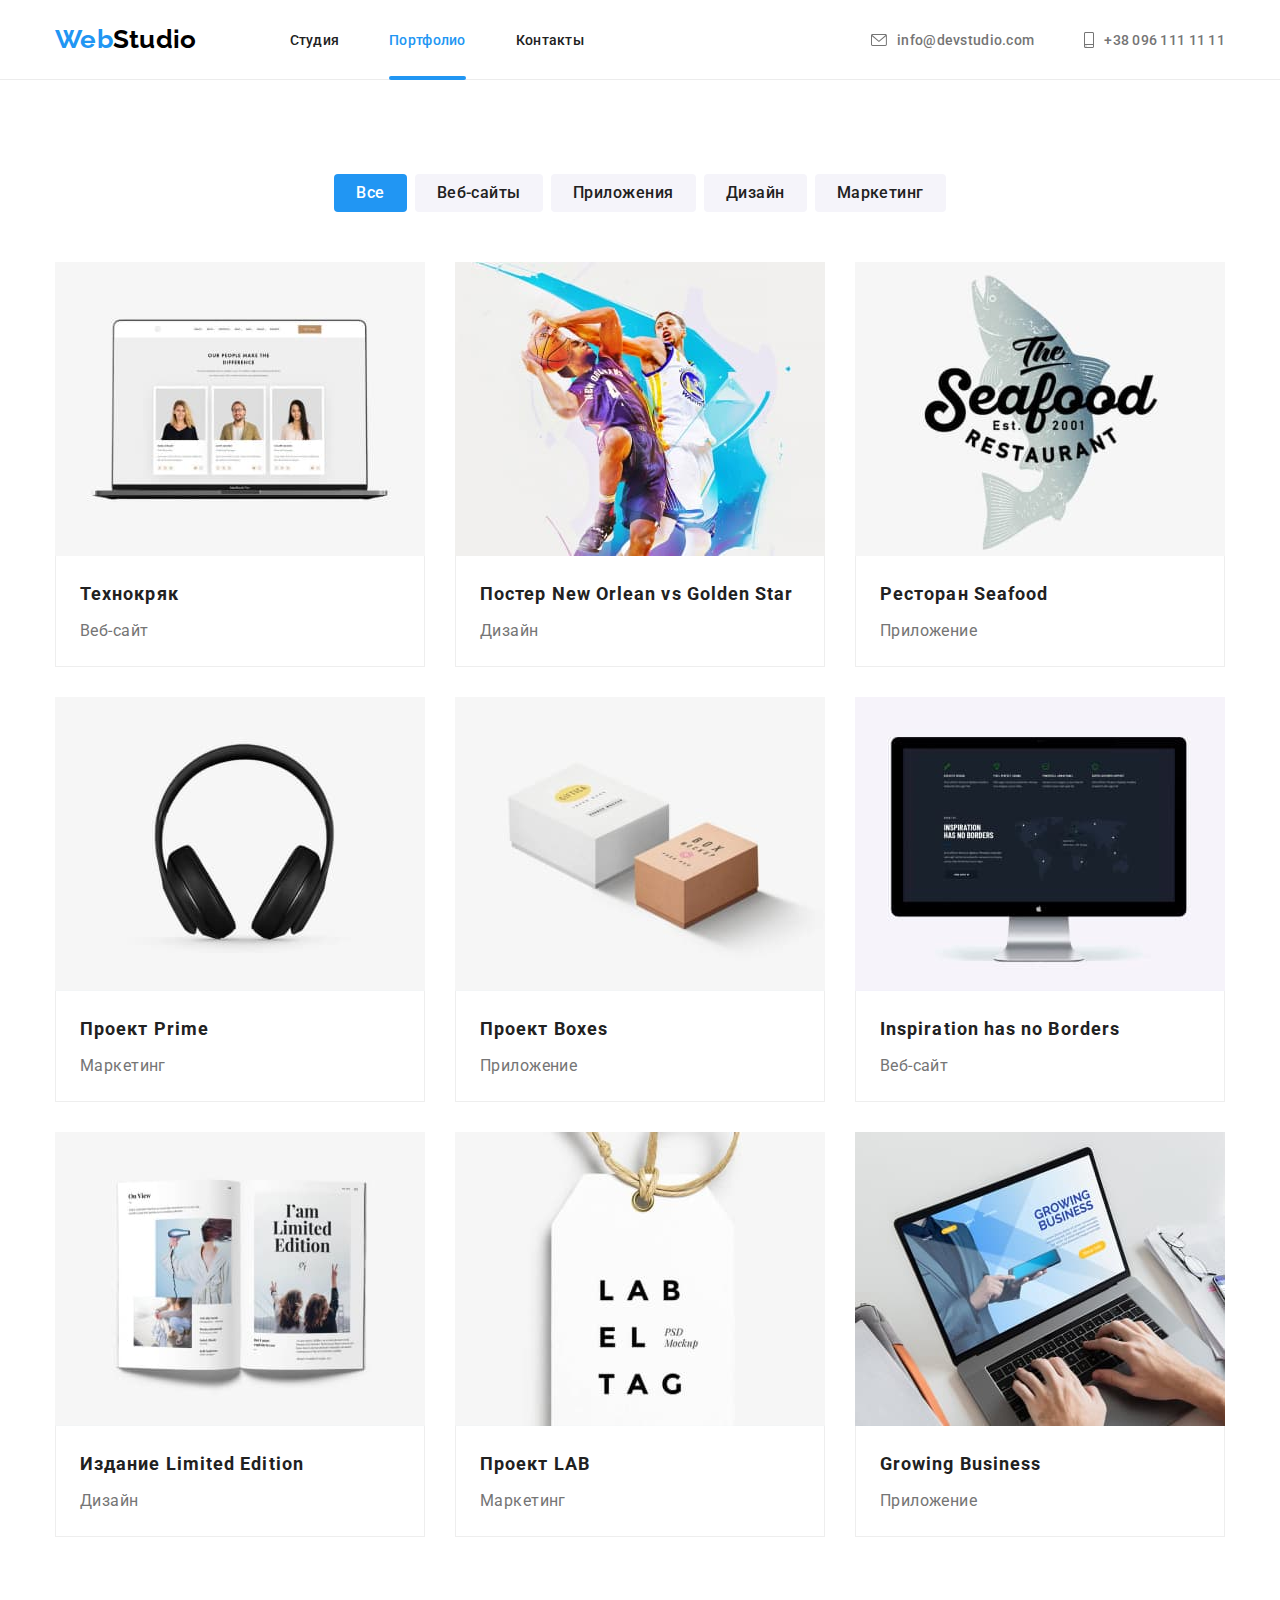
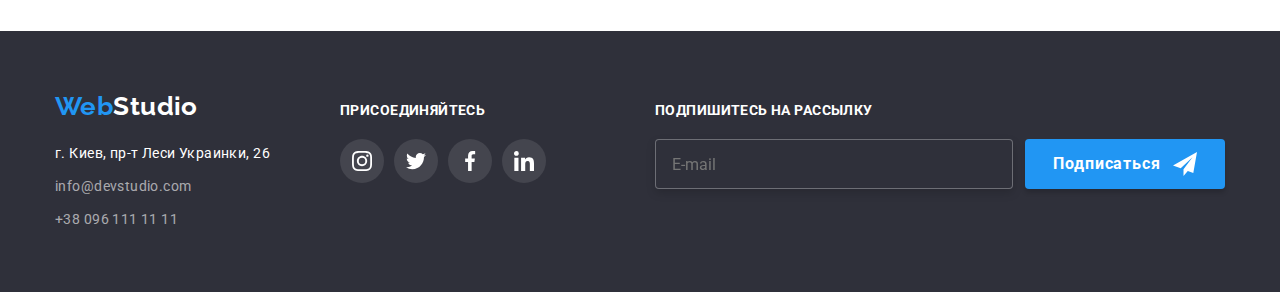
==== portfolio.html @ 203b450f "Initial commit" ====
<!DOCTYPE html>
<html lang="ru">
  <head>
    <meta charset="UTF-8" />
    <meta http-equiv="X-UA-Compatible" content="IE=edge" />
    <meta name="viewport" content="width=device-width, initial-scale=1.0" />
    <title>Портфоліо</title>
    <link rel="preconnect" href="https://fonts.googleapis.com" />
    <link rel="preconnect" href="https://fonts.gstatic.com" crossorigin />
    <link
      href="https://fonts.googleapis.com/css2?family=Raleway:wght@700&family=Roboto:wght@400;500;700;900&display=swap"
      rel="stylesheet"
    />
    <link
      rel="stylesheet"
      href="https://cdnjs.cloudflare.com/ajax/libs/modern-normalize/1.1.0/modern-normalize.min.css"
    />
    <link rel="stylesheet" href="./css/styles.css" />
  </head>
  <body>
    <header class="header">
      <div class="header-container container">
        <nav class="header-nav">
          <a class="header-logo link" href="./index.html" lang="en">
            <span class="accent">Web</span>Studio
          </a>
          <ul class="header-nav-list list">
            <li class="header-nav-item">
              <a class="header-nav-link link" href="./index.html">Студия</a>
            </li>
            <li class="header-nav-item">
              <a class="header-nav-link link current" href="./portfolio.html">Портфолио</a>
            </li>
            <li class="header-nav-item">
              <a class="header-nav-link link" href="#contact">Контакты</a>
            </li>
          </ul>
        </nav>
        <ul class="contact list">
          <li class="contact-item">
            <a class="contact-link link" href="mailto:info@devstudio.com">
              <svg class="contact-icon" width="16" height="12">
                <use href="./images/icons.svg#icon-envelope"></use>
              </svg>
              info@devstudio.com</a
            >
          </li>
          <li class="contact-item">
            <a class="contact-link link" href="tel:+380961111111">
              <svg class="contact-icon" width="10" height="16">
                <use href="./images/icons.svg#icon-smartphone"></use>
              </svg>
              +38 096 111 11 11</a
            >
          </li>
        </ul>
      </div>
    </header>
    <main>
      <!-- Portfolio -->
      <section class="portfolio section">
        <div class="container">
          <h1 class="visually-hidden">Portfolio</h1>
          <ul class="portfolio-filter list">
            <li class="portfolio-filter-item">
              <button class="portfolio-filter-btn current" type="button">Все</button>
            </li>
            <li class="portfolio-filter-item">
              <button class="portfolio-filter-btn" type="button">Веб-сайты</button>
            </li>
            <li class="portfolio-filter-item">
              <button class="portfolio-filter-btn" type="button">Приложения</button>
            </li>
            <li class="portfolio-filter-item">
              <button class="portfolio-filter-btn" type="button">Дизайн</button>
            </li>
            <li class="portfolio-filter-item">
              <button class="portfolio-filter-btn" type="button">Маркетинг</button>
            </li>
          </ul>
          <!-- Examples -->
          <ul class="examples card-set list">
            <li class="examples-item card-set-item">
              <a class="examples-link link" href="">
                <div class="examples-img-box">
                  <img
                    class="box-img"
                    src="./images/portfolio1.jpg"
                    alt=""
                    width="370"
                    height="294"
                  />
                  <p class="box-overlay">
                    Ресурс предлагает комплексные предложения с разным уровнем функционала и
                    сервисов. Все это позволит посетителю получить исчерпывающие сведения о компании
                    или частном лице.
                  </p>
                </div>
                <div class="examples-container">
                  <h2 class="examples-title">Технокряк</h2>
                  <p class="examples-text">Веб-сайт</p>
                </div>
              </a>
            </li>
            <li class="examples-item card-set-item">
              <a class="examples-link link" href="">
                <div class="examples-img-box">
                  <img
                    class="box-img"
                    src="./images/portfolio2.jpg"
                    alt=""
                    width="370"
                    height="294"
                  />
                  <p class="box-overlay">
                    Ресурс предлагает комплексные предложения с разным уровнем функционала и
                    сервисов. Все это позволит посетителю получить исчерпывающие сведения о компании
                    или частном лице.
                  </p>
                </div>
                <div class="examples-container">
                  <h2 class="examples-title">
                    Постер <span lang="en">New Orlean vs Golden Star</span>
                  </h2>
                  <p class="examples-text">Дизайн</p>
                </div>
              </a>
            </li>
            <li class="examples-item card-set-item">
              <a class="examples-link link" href="">
                <div class="examples-img-box">
                  <img
                    class="box-img"
                    src="./images/portfolio3.jpg"
                    alt=""
                    width="370"
                    height="294"
                  />
                  <p class="box-overlay">
                    Ресурс предлагает комплексные предложения с разным уровнем функционала и
                    сервисов. Все это позволит посетителю получить исчерпывающие сведения о компании
                    или частном лице.
                  </p>
                </div>
                <div class="examples-container">
                  <h2 class="examples-title">Ресторан <span lang="en">Seafood</span></h2>
                  <p class="examples-text">Приложение</p>
                </div>
              </a>
            </li>
            <li class="examples-item card-set-item">
              <a class="examples-link link" href="">
                <div class="examples-img-box">
                  <img
                    class="box-img"
                    src="./images/portfolio4.jpg"
                    alt=""
                    width="370"
                    height="294"
                  />
                  <p class="box-overlay">
                    Ресурс предлагает комплексные предложения с разным уровнем функционала и
                    сервисов. Все это позволит посетителю получить исчерпывающие сведения о компании
                    или частном лице.
                  </p>
                </div>
                <div class="examples-container">
                  <h2 class="examples-title">Проект <span lang="en"></span>Prime</h2>
                  <p class="examples-text">Маркетинг</p>
                </div>
              </a>
            </li>
            <li class="examples-item card-set-item">
              <a class="examples-link link" href="">
                <div class="examples-img-box">
                  <img
                    class="box-img"
                    src="./images/portfolio5.jpg"
                    alt=""
                    width="370"
                    height="294"
                  />
                  <p class="box-overlay">
                    Ресурс предлагает комплексные предложения с разным уровнем функционала и
                    сервисов. Все это позволит посетителю получить исчерпывающие сведения о компании
                    или частном лице.
                  </p>
                </div>
                <div class="examples-container">
                  <h2 class="examples-title">Проект <span lang="en">Boxes</span></h2>
                  <p class="examples-text">Приложение</p>
                </div>
              </a>
            </li>
            <li class="examples-item card-set-item">
              <a class="examples-link link" href="">
                <div class="examples-img-box">
                  <img
                    class="box-img"
                    src="./images/portfolio6.jpg"
                    alt=""
                    width="370"
                    height="294"
                  />
                  <p class="box-overlay">
                    Ресурс предлагает комплексные предложения с разным уровнем функционала и
                    сервисов. Все это позволит посетителю получить исчерпывающие сведения о компании
                    или частном лице.
                  </p>
                </div>
                <div class="examples-container">
                  <h2 class="examples-title"><span lang="en">Inspiration has no Borders</span></h2>
                  <p class="examples-text">Веб-сайт</p>
                </div>
              </a>
            </li>
            <li class="examples-item card-set-item">
              <a class="examples-link link" href="">
                <div class="examples-img-box">
                  <img
                    class="box-img"
                    src="./images/portfolio7.jpg"
                    alt=""
                    width="370"
                    height="294"
                  />
                  <p class="box-overlay">
                    Ресурс предлагает комплексные предложения с разным уровнем функционала и
                    сервисов. Все это позволит посетителю получить исчерпывающие сведения о компании
                    или частном лице.
                  </p>
                </div>
                <div class="examples-container">
                  <h2 class="examples-title">Издание <span lang="en">Limited Edition</span></h2>
                  <p class="examples-text">Дизайн</p>
                </div>
              </a>
            </li>
            <li class="examples-item card-set-item">
              <a class="examples-link link" href="">
                <div class="examples-img-box">
                  <img
                    class="box-img"
                    src="./images/portfolio8.jpg"
                    alt=""
                    width="370"
                    height="294"
                  />
                  <p class="box-overlay">
                    Ресурс предлагает комплексные предложения с разным уровнем функционала и
                    сервисов. Все это позволит посетителю получить исчерпывающие сведения о компании
                    или частном лице.
                  </p>
                </div>
                <div class="examples-container">
                  <h2 class="examples-title">Проект <span lang="en">LAB</span></h2>
                  <p class="examples-text">Маркетинг</p>
                </div>
              </a>
            </li>
            <li class="examples-item card-set-item">
              <a class="examples-link link" href="">
                <div class="examples-img-box">
                  <img
                    class="box-img"
                    src="./images/portfolio9.jpg"
                    alt=""
                    width="370"
                    height="294"
                  />
                  <p class="box-overlay">
                    Ресурс предлагает комплексные предложения с разным уровнем функционала и
                    сервисов. Все это позволит посетителю получить исчерпывающие сведения о компании
                    или частном лице.
                  </p>
                </div>
                <div class="examples-container">
                  <h2 class="examples-title"><span lang="en">Growing Business</span></h2>
                  <p class="examples-text">Приложение</p>
                </div>
              </a>
            </li>
          </ul>
        </div>
      </section>
    </main>
    <footer class="footer-section" id="contact">
      <div class="footer container">
        <div class="footer-contact-container">
          <a class="footer-logo link" href="./index.html" lang="en"
            ><span class="accent">Web</span>Studio</a
          >
          <address class="footer-contact">
            <ul class="footer-contact-list list">
              <li class="footer-contact-item">
                <a
                  class="adress link"
                  href="https://goo.gl/maps/uBSWTAJxnbtAAQ7v7"
                  target="_blank"
                  rel="noreferrer noopener nofollow"
                  >г. Киев, пр-т Леси Украинки, 26</a
                >
              </li>
              <li class="footer-contact-item">
                <a class="footer-contact-link link" href="mailto:info@devstudio.com"
                  >info@devstudio.com</a
                >
              </li>
              <li class="footer-contact-item">
                <a class="footer-contact-link link" href="tel:+380961111111">+38 096 111 11 11</a>
              </li>
            </ul>
          </address>
        </div>
        <div class="footer-social-container">
          <p class="footer-social-title">присоединяйтесь</p>
          <ul class="footer-social-list list">
            <li class="footer-social-item">
              <a href="" class="footer-social-link link" aria-label="Instagram">
                <svg class="footer-social-icon" width="20" height="20">
                  <use href="./images/icons.svg#icon-instagram"></use>
                </svg>
              </a>
            </li>
            <li class="footer-social-item">
              <a href="" class="footer-social-link link" aria-label="Twitter">
                <svg class="footer-social-icon" width="20" height="20">
                  <use href="./images/icons.svg#icon-twitter"></use>
                </svg>
              </a>
            </li>
            <li class="footer-social-item">
              <a href="" class="footer-social-link link" aria-label="Facebook">
                <svg class="footer-social-icon" width="20" height="20">
                  <use href="./images/icons.svg#icon-facebook"></use>
                </svg>
              </a>
            </li>
            <li class="footer-social-item">
              <a href="" class="footer-social-link link" aria-label="LinkedIn">
                <svg class="footer-social-icon" width="20" height="20">
                  <use href="./images/icons.svg#icon-linkedin"></use>
                </svg>
              </a>
            </li>
          </ul>
        </div>
        <!-- Розсилка -->
        <div class="footer-mail-container">
          <p class="footer-mail-title">Подпишитесь на рассылку</p>
          <form class="footer-form">
            <label class="footer-form-group">
              <input class="footer-form-field" type="email" placeholder="E-mail" />
            </label>
            <button class="footer-form-btn" type="submit">
              <span>Подписаться</span>
              <svg class="footer-btn-icon" width="24" height="24">
                <use href="./images/icons.svg#icon-send"></use>
              </svg>
            </button>
          </form>
        </div>
      </div>
    </footer>
  </body>
</html>
---- css/styles.css ----
/* 
  основной цвет текста #757575
  вторичный цвет текста/заголовки #212121
  акцент #2196F3
  цвет логотип #000000
  цвет футер/адрес физический/h1/button #ffffff
  цвет фона dark #2F303A
  цвет фона section #F5F4FA
  цвет мейл+телефон футер rgba(255, 255, 255, 0.6);
*/
/* 
  шрифт логотипа Raleway 700
  основной шрифт Roboto 400(вторичный текст) 500/ 700/ 900(h1)
*/
:root {
  --primary-text-color: #757575;
  --primary-logo-color: #000000;
  --primary-white-color: #ffffff;
  --title-text-color: #212121;
  --accent-color: #2196f3;
  --background-color-footer: #2f303a;
  --background-color-secondary: #f5f4fa;
  --background-color-hero: rgba(47, 48, 58, 0.4);
  --background-modal: rgba(0, 0, 0, 0.2);
  --color-text-footer: rgba(255, 255, 255, 0.6);
  --background-footer-social-color: rgba(255, 255, 255, 0.1);
  --btn-hover-color: #188ce8;
  --border-bottom-header-color: #ececec;
  --border-portf-color: #eeeeee;
  --icon-main-color: #afb1b8;
  /* Flex auto */
  --items: 3;
  --indent: 30px;
  /* Animation */
  --animation: 250ms cubic-bezier(0.4, 0, 0.2, 1);
}

h1,
h2,
h3,
p,
ul {
  margin: 0;
  padding: 0;
}

img {
  display: block;
  max-width: 100%;
  height: auto;
}

body {
  color: var(--primary-text-color);
  background-color: var(--primary-white-color);
  font-family: 'Roboto', sans-serif;
  font-size: 14px;
  letter-spacing: 0.03em;
}

.list {
  padding: 0;
  margin: 0;
  list-style: none;
}

.link {
  text-decoration: none;
}

.container {
  width: 1200px;
  margin-left: auto;
  margin-right: auto;
  padding-left: 15px;
  padding-right: 15px;

  /* outline: 2px solid tomato; */
}

.no-scroll {
  overflow: hidden;
}

.visually-hidden {
  position: absolute;
  width: 1px;
  height: 1px;
  margin: -1px;
  border: 0;
  padding: 0;
  white-space: nowrap;
  clip-path: inset(100%);
  clip: rect(0 0 0 0);
  overflow: hidden;
}

.section {
  padding-top: 94px;
  padding-bottom: 94px;
}

/**
  |============================
  | сітка із застосуванням flex-box
  |============================
*/
.card-set {
  display: flex;
  flex-wrap: wrap;
  margin: calc(-1 * var(--indent) / 2);
}

.card-set-item {
  flex-basis: calc((100% - var(--indent) * var(--items)) / var(--items));
  margin: calc(var(--indent) / 2);
}

/*/////////////////////////////////////////__ INDEX __////////////////////////////////////////*/

/*========================== HEADER */
.header {
  display: flex;
  align-items: center;
  border-bottom: 1px solid var(--border-bottom-header-color);
}

.header-container {
  display: flex;
  align-items: center;
}

.header-nav {
  display: flex;
  font-weight: 500;
  letter-spacing: 0.02em;
}

.header-logo {
  display: flex;
  align-items: center;
  margin-right: 93px;
  font-family: 'Raleway', sans-serif;
  font-weight: 700;
  font-size: 26px;
  line-height: 1.19;
  color: var(--primary-logo-color);
}

.header-logo .accent {
  color: var(--accent-color);
}

.header-nav-list {
  display: flex;
  align-items: center;
}
.header-nav-list .header-nav-link {
  color: var(--title-text-color);
}

.header-nav-list .header-nav-link:hover,
.header-nav-list .header-nav-link:focus {
  color: var(--accent-color);
}

.header-nav-list .header-nav-link.current {
  color: var(--accent-color);
}

.header-nav-item:not(:last-child) {
  margin-right: 50px;
}

.header-nav-link {
  position: relative;
  display: flex;
  align-items: center;
  padding: 32px 0 31px 0;

  transition: color 250ms cubic-bezier(0.4, 0, 0.2, 1);
}

.header-nav-link.current::after {
  position: absolute;
  content: '';
  bottom: -1px;
  left: 0;
  width: 100%;
  height: 4px;
  background-color: var(--accent-color);
  border-radius: 2px;
}

.contact {
  display: flex;
  margin-left: auto;
}

.contact-item:not(:last-child) {
  margin-right: 50px;
}

.contact-link {
  display: flex;
  align-items: center;
  padding-bottom: 31px;
  padding-top: 32px;
  font-weight: 500;
  letter-spacing: 0.02em;
  color: var(--primary-text-color);

  transition: color 250ms cubic-bezier(0.4, 0, 0.2, 1);
}

.contact-link:hover,
.contact-link:focus {
  color: var(--accent-color);
}

.contact-icon {
  fill: currentColor;
  margin-right: 10px;
}

/*================================ HERO */
.hero {
  max-width: 1600px;
  height: 600px;
  margin-left: auto;
  margin-right: auto;
  padding: 200px 0;
  text-align: center;
  background-color: var(--background-color-footer);
  color: var(--primary-white-color);
  background-image: linear-gradient(rgba(47, 48, 58, 0.4), rgba(47, 48, 58, 0.4)),
    url('../images/hero-img.jpg');
  background-size: cover;
  background-repeat: no-repeat;
  background-position: center;
}

.hero-title {
  margin: 0 auto;
  margin-bottom: 30px;
  width: 696px;
  font-weight: 900;
  font-size: 44px;
  line-height: 1.36;
  letter-spacing: 0.06em;
  text-transform: uppercase;
}

.hero-button {
  display: inline-block;
  margin: 0 auto;
  padding: 10px 32px;
  align-items: center;
  font-family: 'Roboto';
  font-weight: 700;
  font-size: 16px;
  line-height: 1.88;
  text-align: center;
  letter-spacing: 0.06em;
  color: var(--primary-white-color);
  background-color: var(--accent-color);
  box-shadow: 0px 4px 4px rgba(0, 0, 0, 0.15);
  border: none;
  border-radius: 4px;
  cursor: pointer;

  transition: background-color 250ms cubic-bezier(0.4, 0, 0.2, 1);
}

.hero-button:hover,
.hero-button:focus {
  background-color: var(--btn-hover-color);
}

/*============================================ FEATURES */
.features.section {
  padding-bottom: 0;
}

.features-list {
  --items: 4;
}

.features-list-item {
  display: block;
  flex-basis: 270px;
}

.features-list-container {
  height: 120px;
  margin-bottom: 30px;
  padding: 25px 100px;
  background-color: var(--background-color-secondary);
  border-radius: 4px;
}

.features-list-title {
  margin-bottom: 10px;
  font-weight: 700;
  font-size: 14px;
  line-height: 1.14;
  text-transform: uppercase;
  color: var(--title-text-color);
}

.features-list-text {
  line-height: 1.71;
}

/*================================================= WORKS */
.works-title {
  margin-bottom: 50px;
  font-weight: 700;
  font-size: 36px;
  line-height: 1.17;
  text-align: center;
  color: var(--title-text-color);
}

.works-list {
  display: flex;
}
.works-list-item {
  position: relative;
}
.works-list-item:not(:last-child) {
  margin-right: 30px;
}

.works-list-text {
  position: absolute;
  left: 0;
  bottom: 0;
  z-index: 10;
  display: flex;
  justify-content: center;
  align-items: center;
  height: 70px;
  width: 100%;
  background-color: rgba(47, 48, 58, 0.8);
  font-weight: 700;
  line-height: 1.14;
  text-transform: uppercase;
  color: var(--primary-white-color);
}

/*============================================== TEAM */
.team {
  background-color: var(--background-color-secondary);
}

.team-title {
  margin-bottom: 50px;
  font-weight: 700;
  font-size: 36px;
  line-height: 1.17;
  text-align: center;
  color: var(--title-text-color);
}

.team-list-item {
  --items: 4;

  background-color: var(--primary-white-color);
  box-shadow: 0px 1px 3px rgba(0, 0, 0, 0.12), 0px 1px 1px rgba(0, 0, 0, 0.14),
    0px 2px 1px rgba(0, 0, 0, 0.2);
  border-radius: 0px 0px 4px 4px;
}

.team-list-title {
  margin-bottom: 10px;
  color: var(--title-text-color);
  font-weight: 500;
}

.team-list-title,
.team-list-text {
  font-size: 16px;
  line-height: 1.19;
  text-align: center;
}

.team-list-text {
  margin-bottom: 16px;
}
.team-list-block {
  padding-top: 30px;
  padding-bottom: 30px;
}

/*------------------------ Social links */
.social-container {
  margin-top: 16px;
}

.social-list {
  display: flex;
  align-items: center;
  justify-content: center;
}

.social-item:not(:last-child) {
  margin-right: 10px;
}

.social-link {
  display: flex;
  justify-content: center;
  align-items: center;
  width: 44px;
  height: 44px;
  color: var(--icon-main-color);
  border-radius: 50%;

  transition: background-color 250ms cubic-bezier(0.4, 0, 0.2, 1),
    color 250ms cubic-bezier(0.4, 0, 0.2, 1), transform 250ms cubic-bezier(0.4, 0, 0.2, 1);
}

.social-link:hover {
  background-color: var(--accent-color);
  color: var(--primary-white-color);
  transform: scale(1.25);
}

.social-icon {
  fill: currentColor;
}

/*================================================ CLIENTS */
.clients-title {
  margin-bottom: 50px;
  font-weight: 700;
  font-size: 36px;
  line-height: 1.17;
  text-align: center;
  color: var(--title-text-color);
}

.clients-item {
  --items: 6;
}

.clients-link {
  display: flex;
  align-items: center;
  justify-content: center;
  height: 92px;
  color: var(--icon-main-color);
  border: 1px solid var(--icon-main-color);
  border-radius: 4px;

  transition: color 250ms cubic-bezier(0.4, 0, 0.2, 1),
    border-color 250ms cubic-bezier(0.4, 0, 0.2, 1);
}

.clients-link:hover {
  border-color: var(--accent-color);
  color: var(--accent-color);
  animation: scaler 1500ms cubic-bezier(0.4, 0, 0.2, 1);
}

@keyframes scaler {
  0% {
    transform: scale(1) rotateZ(0deg);
  }
  50% {
    transform: scale(1.15) rotateZ(180deg);
  }
  100% {
    transform: scale(1) rotateZ(360deg);
  }
}

.clients-icon {
  fill: currentColor;
}

/*============================================== FOOTER */
.footer-section {
  padding: 60px 0;
  background-color: var(--background-color-footer);
}
.footer {
  display: flex;
  align-items: baseline;
  justify-content: space-between;
}

.footer-logo {
  display: inline-block;
  margin-bottom: 20px;
  font-family: 'Raleway', sans-serif;
  font-weight: 700;
  font-size: 26px;
  line-height: 1.19;
  color: var(--primary-white-color);
}

.footer-logo .accent {
  color: var(--accent-color);
}

.footer-contact-list {
  display: inline-block;
  padding-left: 0;
}

.footer-contact-item {
  margin-bottom: 9px;
}

.footer-contact-item:last-child {
  margin-bottom: 0;
}

.adress {
  color: var(--primary-white-color);
  line-height: 1.71;
  font-style: normal;

  transition: color 250ms cubic-bezier(0.4, 0, 0.2, 1);
}

.adress:hover,
.adress:focus {
  color: var(--accent-color);
}

.footer-contact-link {
  color: var(--color-text-footer);
  line-height: 1.71;
  font-style: normal;

  transition: color 250ms cubic-bezier(0.4, 0, 0.2, 1);
}

.footer-contact-link:hover,
.footer-contact-link:focus {
  color: var(--accent-color);
}

.footer-social-container {
  margin-right: auto;
}

.footer-social-title {
  margin-bottom: 20px;
  font-weight: 700;
  line-height: 1.14;
  text-transform: uppercase;
  color: var(--primary-white-color);
}

.footer-contact-container {
  margin-right: 70px;
}

.footer-social-list {
  display: flex;
  justify-content: center;
}

.footer-social-item:not(:last-child) {
  margin-right: 10px;
}

.footer-social-link {
  display: flex;
  justify-content: center;
  align-items: center;
  width: 44px;
  height: 44px;
  color: var(--primary-white-color);
  border-radius: 50%;
  background-color: var(--background-footer-social-color);

  transition: background-color 250ms cubic-bezier(0.4, 0, 0.2, 1),
    transform 250ms cubic-bezier(0.4, 0, 0.2, 1);
}

.footer-social-link:hover,
.footer-social-link:focus {
  background-color: var(--accent-color);
  border-radius: 50%;
  transform: scale(1.25);
}

.footer-social-icon {
  fill: currentColor;
}

.footer-mail-title {
  margin-bottom: 20px;
  font-weight: 700;
  line-height: 1.14;
  text-transform: uppercase;
  color: var(--primary-white-color);
}
.footer-form {
  display: flex;
}

.footer-form-field {
  width: 358px;
  height: 50px;
  margin-right: 12px;
  padding: 15px 0px 15px 16px;
  font-size: 16px;
  line-height: 1.25;
  color: rgba(255, 255, 255, 0.6);
  background-color: var(--background-color-footer);
  border: 1px solid rgba(255, 255, 255, 0.3);
  filter: drop-shadow(0px 4px 4px rgba(0, 0, 0, 0.15));
  border-radius: 4px;
}

.footer-form-btn {
  display: inline-flex;
  width: 200px;
  height: 50px;
  align-items: center;
  justify-content: center;
  font-family: 'Roboto';
  font-weight: 700;
  font-size: 16px;
  line-height: 1.88;
  text-align: center;
  letter-spacing: 0.06em;
  color: var(--primary-white-color);
  background-color: var(--accent-color);
  box-shadow: 0px 4px 4px rgb(0 0 0 / 15%);
  border: none;
  border-radius: 4px;
  cursor: pointer;
  transition: background-color 250ms cubic-bezier(0.4, 0, 0.2, 1);
}

.footer-form-btn:hover,
.footer-form-btn:focus {
  background-color: var(--btn-hover-color);
}

.footer-btn-icon {
  fill: var(--primary-white-color);
  margin-left: 12px;
}

/*/////////////////////////////////////////__ PORTFOLIO __////////////////////////////////////////*/

/*=============================== BUTTONS */
.portfolio-filter {
  display: flex;
  justify-content: center;
  margin-bottom: 50px;
}

.portfolio-filter-btn {
  padding: 6px 22px;
  font-family: inherit;
  font-weight: 500;
  font-size: 16px;
  line-height: 1.62;
  letter-spacing: 0.03em;
  color: var(--title-text-color);
  background-color: var(--background-color-secondary);
  border: none;
  border-radius: 4px;
  cursor: pointer;

  transition: color 250ms cubic-bezier(0.4, 0, 0.2, 1),
    background-color 250ms cubic-bezier(0.4, 0, 0.2, 1),
    box-shadow 250ms cubic-bezier(0.4, 0, 0.2, 1);
}

.portfolio-filter-item:not(:last-child) {
  margin-right: 8px;
}

.portfolio-filter .portfolio-filter-btn.current {
  color: var(--primary-white-color);
  background-color: var(--accent-color);
}

.portfolio-filter-btn:hover,
.portfolio-filter-btn:focus {
  color: var(--primary-white-color);
  background-color: var(--accent-color);
  box-shadow: 0px 3px 1px rgba(0, 0, 0, 0.1), 0px 1px 2px rgba(0, 0, 0, 0.08),
    0px 2px 2px rgba(0, 0, 0, 0.12);
}

/*==================================== Examples */
.examples-link {
  display: block;
  position: relative;

  transition: box-shadow 250ms cubic-bezier(0.4, 0, 0.2, 1);
}

.examples-link:hover,
.examples-link:focus {
  box-shadow: 0px 1px 1px rgba(0, 0, 0, 0.12), 0px 4px 4px rgba(0, 0, 0, 0.06),
    1px 4px 6px rgba(0, 0, 0, 0.16);
}

.examples-container {
  display: block;
  padding: 20px 24px;
  border: 1px solid var(--border-portf-color);
  border-top: none;
}

.examples-title {
  margin-bottom: 4px;
  font-weight: 700;
  font-size: 18px;
  line-height: 2;
  letter-spacing: 0.06em;
  color: var(--title-text-color);
}

.examples-text {
  font-size: 16px;
  line-height: 1.88;
  color: var(--primary-text-color);
}

.examples-img-box {
  position: relative;
  overflow: hidden;
}

.box-overlay {
  position: absolute;
  top: 0;
  left: 0;
  width: 100%;
  height: 100%;
  padding: 63px 24px;
  text-align: left;
  color: var(--primary-white-color);
  background-color: rgba(33, 150, 243, 0.9);
  font-size: 18px;
  line-height: 1.56;

  transform: translateY(100%);

  transition: transform 250ms cubic-bezier(0.4, 0, 0.2, 1);
}

.examples-link:hover .box-overlay,
.examples-link:focus .box-overlay {
  transform: translateY(0);
}

@keyframes animate {
  0% {
    transform: scale(0);
    opacity: 0;
    visibility: visible;
  }

  50% {
    transform: scale(0.5);
    opacity: 0.5;
    visibility: visible;
  }

  100% {
    transform: scale(1);
    opacity: 1;
    visibility: visible;
  }
}

/*================================== MODAL WINDOW */
.backdrop {
  position: fixed;
  top: 0;
  left: 0;
  z-index: 1000;
  width: 100%;
  height: 100%;
  background-color: var(--background-modal);
  opacity: 1;
  visibility: visible;

  transition: opacity var(--animation), visibility var(--animation), transform var(--animation);
}

.backdrop.is-hidden {
  opacity: 0;
  visibility: hidden;
  pointer-events: none;
}

.modal {
  position: absolute;
  top: 50%;
  left: 50%;
  padding: 40px;
  transform: translate(-50%, -50%);
  width: 528px;
  height: 581px;
  background-color: var(--primary-white-color);
  box-shadow: 0px 1px 3px rgba(0, 0, 0, 0.12), 0px 1px 1px rgba(0, 0, 0, 0.14),
    0px 2px 1px rgba(0, 0, 0, 0.2);
  border-radius: 4px;
}

.close-btn {
  position: absolute;
  top: 8px;
  right: 8px;
  display: flex;
  width: 30px;
  height: 30px;
  justify-content: center;
  align-items: center;
  background-color: var(--primary-white-color);
  border: 1px solid rgba(0, 0, 0, 0.1);
  border-radius: 50%;
  cursor: pointer;
  transition: outline 500ms cubic-bezier(0.4, 0, 0.2, 1);
}

.close-btn-icon {
  background-color: var(--primary-white-color);
  color: var(--primary-logo-color);
  transition: fill 250ms cubic-bezier(0.4, 0, 0.2, 1);
}

.close-btn:hover,
.close-btn:focus {
  fill: var(--accent-color);
  outline: 1px solid var(--accent-color);
}

.modal-form-title {
  margin-bottom: 12px;

  font-style: normal;
  font-weight: 700;
  font-size: 20px;
  line-height: 1.15;
  text-align: center;
  color: var(--title-text-color);
}

.form-container {
  margin-bottom: 20px;
}

.modal-form-label {
  margin-bottom: 4px;
  font-size: 12px;
  line-height: 1.16;
  letter-spacing: 0.01em;
}

.modal-form-btn {
  display: flex;
  width: 200px;
  height: 50px;
  margin: 0 auto;
  padding: 10px 32px;
  align-items: center;
  justify-content: center;
  font-family: 'Roboto';
  font-weight: 700;
  font-size: 16px;
  line-height: 1.88;
  text-align: center;
  letter-spacing: 0.06em;
  color: var(--primary-white-color);
  background-color: var(--accent-color);
  box-shadow: 0px 4px 4px rgb(0 0 0 / 15%);
  border: none;
  border-radius: 4px;
  cursor: pointer;
  transition: background-color 250ms cubic-bezier(0.4, 0, 0.2, 1);
}

.modal-form-btn:hover,
.modal-form-btn:focus {
  background-color: var(--btn-hover-color);
}

.modal-form-group {
  position: relative;
  display: flex;
  flex-direction: column;
  margin-bottom: 10px;
}

.modal-form-field {
  width: auto;
  height: 40px;
  padding: 12px 0px 12px 42px;
  border: 1px solid rgba(33, 33, 33, 0.2);
  border-radius: 4px;
  cursor: pointer;
  transition: border-color 250ms cubic-bezier(0.4, 0, 0.2, 1),
    outline 250ms cubic-bezier(0.4, 0, 0.2, 1);
}

.modal-form-icon {
  position: absolute;
  left: 12px;
  bottom: 11px;
  transition: fill 250ms cubic-bezier(0.4, 0, 0.2, 1);
}

.modal-form-field:hover + .modal-form-icon,
.modal-form-field:hover {
  border-color: var(--accent-color);
  fill: var(--accent-color);
}

.modal-form-field:focus + .modal-form-icon {
  fill: var(--accent-color);
}

.modal-form-field:focus {
  outline: 1px solid var(--accent-color);
}

.modal-form-comment {
  height: 120px;
  padding-top: 12px;
  padding-left: 16px;
  line-height: 1.14;
  letter-spacing: 0.01em;
  color: rgba(117, 117, 117, 0.5);
  border: 1px solid rgba(33, 33, 33, 0.2);
  border-radius: 4px;
  resize: none;
  transition: outline 250ms cubic-bezier(0.4, 0, 0.2, 1);
}

.modal-form-comment:focus {
  outline: 2px solid var(--accent-color);
}

.modal-form-checkbox {
  display: flex;
  margin-bottom: 30px;
  align-items: center;
  justify-content: center;
  user-select: none;
}

.checkbox-text {
  margin-left: 7px;
  line-height: 1.71;
}

.checkbox-link {
  color: var(--accent-color);
}

.form-checkbox + .form-checkbox-icon {
  border: 1px solid var(--title-text-color);
  border-radius: 2px;
  fill: var(--primary-white-color);
}

.form-checkbox-icon {
  transition: transform 250ms cubic-bezier(0.4, 0, 0.2, 1),
    border-radius 250ms cubic-bezier(0.4, 0, 0.2, 1);
}

.form-checkbox:checked + .form-checkbox-icon {
  transform: scale(1.5);
  fill: var(--primary-white-color);
  background-color: var(--accent-color);
  border-color: transparent;
  border-radius: 50%;
}
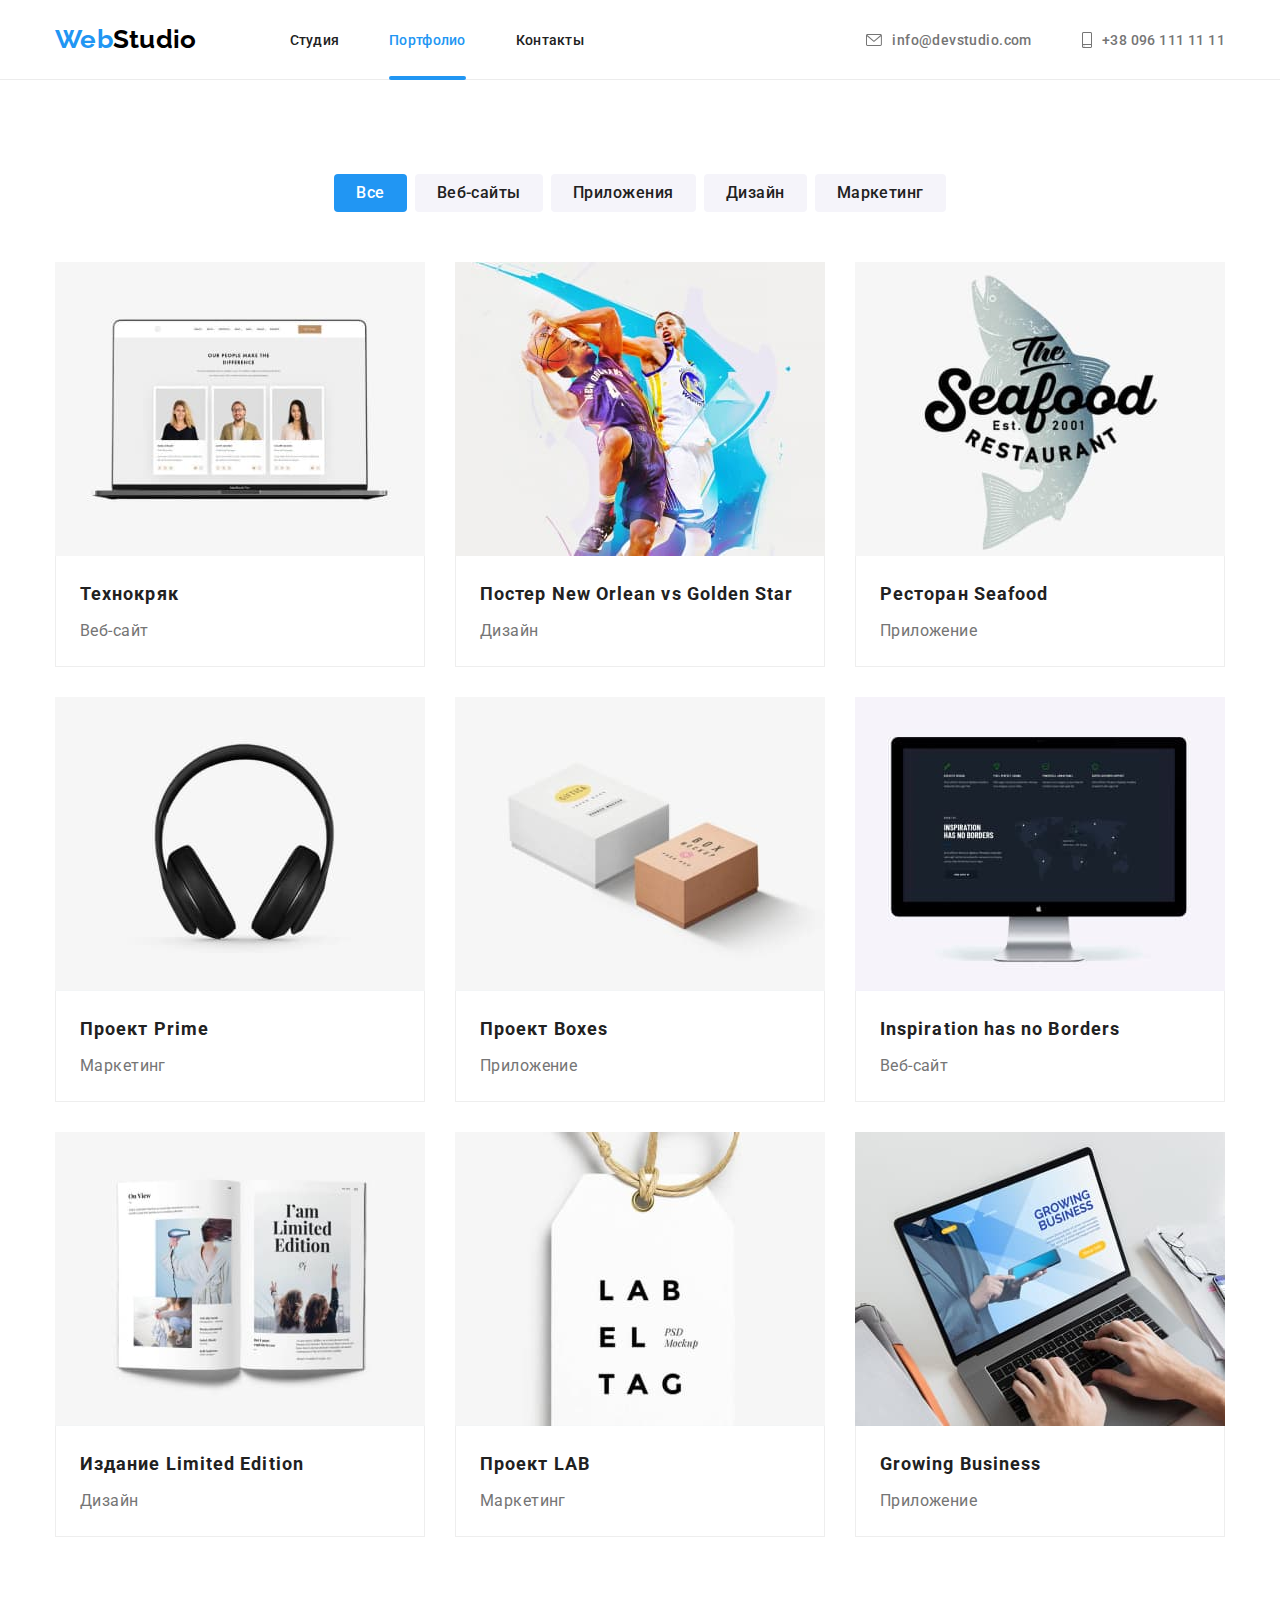
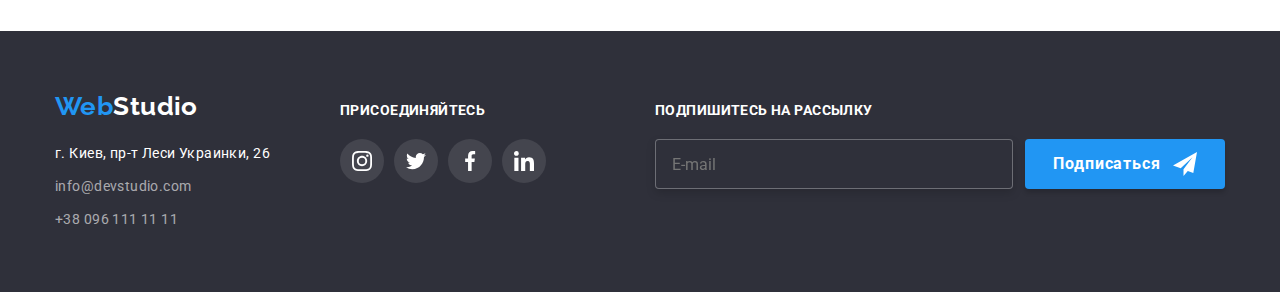
==== commit 4a5a523c: "Update BEM" ====
--- a/portfolio.html
+++ b/portfolio.html
@@ -19,35 +19,35 @@
   </head>
   <body>
     <header class="header">
-      <div class="header-container container">
-        <nav class="header-nav">
-          <a class="header-logo link" href="./index.html" lang="en">
-            <span class="accent">Web</span>Studio
+      <div class="header__box container">
+        <nav class="nav">
+          <a class="logo logo--dark link" href="./index.html" lang="en">
+            <span class="logo__accent">Web</span>Studio
           </a>
-          <ul class="header-nav-list list">
-            <li class="header-nav-item">
-              <a class="header-nav-link link" href="./index.html">Студия</a>
-            </li>
-            <li class="header-nav-item">
-              <a class="header-nav-link link current" href="./portfolio.html">Портфолио</a>
-            </li>
-            <li class="header-nav-item">
-              <a class="header-nav-link link" href="#contact">Контакты</a>
+          <ul class="nav__list list">
+            <li class="nav__item">
+              <a class="nav__link link" href="./index.html">Студия</a>
+            </li>
+            <li class="nav__item">
+              <a class="nav__link current link" href="./portfolio.html">Портфолио</a>
+            </li>
+            <li class="nav__item">
+              <a class="nav__link link" href="#contact">Контакты</a>
             </li>
           </ul>
         </nav>
         <ul class="contact list">
-          <li class="contact-item">
-            <a class="contact-link link" href="mailto:info@devstudio.com">
-              <svg class="contact-icon" width="16" height="12">
+          <li class="contact__item">
+            <a class="contact__link link" href="mailto:info@devstudio.com" aria-label="Email">
+              <svg class="contact__icon" width="16" height="12">
                 <use href="./images/icons.svg#icon-envelope"></use>
               </svg>
               info@devstudio.com</a
             >
           </li>
-          <li class="contact-item">
-            <a class="contact-link link" href="tel:+380961111111">
-              <svg class="contact-icon" width="10" height="16">
+          <li class="contact__item">
+            <a class="contact__link link" href="tel:+380961111111" aria-label="Phone">
+              <svg class="contact__icon" width="10" height="16">
                 <use href="./images/icons.svg#icon-smartphone"></use>
               </svg>
               +38 096 111 11 11</a
@@ -61,222 +61,222 @@
       <section class="portfolio section">
         <div class="container">
           <h1 class="visually-hidden">Portfolio</h1>
-          <ul class="portfolio-filter list">
-            <li class="portfolio-filter-item">
-              <button class="portfolio-filter-btn current" type="button">Все</button>
-            </li>
-            <li class="portfolio-filter-item">
-              <button class="portfolio-filter-btn" type="button">Веб-сайты</button>
-            </li>
-            <li class="portfolio-filter-item">
-              <button class="portfolio-filter-btn" type="button">Приложения</button>
-            </li>
-            <li class="portfolio-filter-item">
-              <button class="portfolio-filter-btn" type="button">Дизайн</button>
-            </li>
-            <li class="portfolio-filter-item">
-              <button class="portfolio-filter-btn" type="button">Маркетинг</button>
+          <ul class="filter__list list">
+            <li class="filter__item">
+              <button class="filter__btn current" type="button">Все</button>
+            </li>
+            <li class="filter__item">
+              <button class="filter__btn" type="button">Веб-сайты</button>
+            </li>
+            <li class="filter__item">
+              <button class="filter__btn" type="button">Приложения</button>
+            </li>
+            <li class="filter__item">
+              <button class="filter__btn" type="button">Дизайн</button>
+            </li>
+            <li class="filter__item">
+              <button class="filter__btn" type="button">Маркетинг</button>
             </li>
           </ul>
           <!-- Examples -->
           <ul class="examples card-set list">
-            <li class="examples-item card-set-item">
-              <a class="examples-link link" href="">
-                <div class="examples-img-box">
-                  <img
-                    class="box-img"
+            <li class="examples__item card-set__item">
+              <a class="examples__link link" href="">
+                <div class="examples__box">
+                  <img
+                    class="examples__img"
                     src="./images/portfolio1.jpg"
                     alt=""
                     width="370"
                     height="294"
                   />
-                  <p class="box-overlay">
-                    Ресурс предлагает комплексные предложения с разным уровнем функционала и
-                    сервисов. Все это позволит посетителю получить исчерпывающие сведения о компании
-                    или частном лице.
-                  </p>
-                </div>
-                <div class="examples-container">
-                  <h2 class="examples-title">Технокряк</h2>
-                  <p class="examples-text">Веб-сайт</p>
-                </div>
-              </a>
-            </li>
-            <li class="examples-item card-set-item">
-              <a class="examples-link link" href="">
-                <div class="examples-img-box">
-                  <img
-                    class="box-img"
+                  <p class="examples--overlay">
+                    Ресурс предлагает комплексные предложения с разным уровнем функционала и
+                    сервисов. Все это позволит посетителю получить исчерпывающие сведения о компании
+                    или частном лице.
+                  </p>
+                </div>
+                <div class="examples__container">
+                  <h2 class="examples__title">Технокряк</h2>
+                  <p class="examples__text">Веб-сайт</p>
+                </div>
+              </a>
+            </li>
+            <li class="examples__item card-set__item">
+              <a class="examples__link link" href="">
+                <div class="examples__box">
+                  <img
+                    class="examples__img"
                     src="./images/portfolio2.jpg"
                     alt=""
                     width="370"
                     height="294"
                   />
-                  <p class="box-overlay">
-                    Ресурс предлагает комплексные предложения с разным уровнем функционала и
-                    сервисов. Все это позволит посетителю получить исчерпывающие сведения о компании
-                    или частном лице.
-                  </p>
-                </div>
-                <div class="examples-container">
-                  <h2 class="examples-title">
+                  <p class="examples--overlay">
+                    Ресурс предлагает комплексные предложения с разным уровнем функционала и
+                    сервисов. Все это позволит посетителю получить исчерпывающие сведения о компании
+                    или частном лице.
+                  </p>
+                </div>
+                <div class="examples__container">
+                  <h2 class="examples__title">
                     Постер <span lang="en">New Orlean vs Golden Star</span>
                   </h2>
-                  <p class="examples-text">Дизайн</p>
-                </div>
-              </a>
-            </li>
-            <li class="examples-item card-set-item">
-              <a class="examples-link link" href="">
-                <div class="examples-img-box">
-                  <img
-                    class="box-img"
+                  <p class="examples__text">Дизайн</p>
+                </div>
+              </a>
+            </li>
+            <li class="examples__item card-set__item">
+              <a class="examples__link link" href="">
+                <div class="examples__box">
+                  <img
+                    class="examples__img"
                     src="./images/portfolio3.jpg"
                     alt=""
                     width="370"
                     height="294"
                   />
-                  <p class="box-overlay">
-                    Ресурс предлагает комплексные предложения с разным уровнем функционала и
-                    сервисов. Все это позволит посетителю получить исчерпывающие сведения о компании
-                    или частном лице.
-                  </p>
-                </div>
-                <div class="examples-container">
-                  <h2 class="examples-title">Ресторан <span lang="en">Seafood</span></h2>
-                  <p class="examples-text">Приложение</p>
-                </div>
-              </a>
-            </li>
-            <li class="examples-item card-set-item">
-              <a class="examples-link link" href="">
-                <div class="examples-img-box">
-                  <img
-                    class="box-img"
+                  <p class="examples--overlay">
+                    Ресурс предлагает комплексные предложения с разным уровнем функционала и
+                    сервисов. Все это позволит посетителю получить исчерпывающие сведения о компании
+                    или частном лице.
+                  </p>
+                </div>
+                <div class="examples__container">
+                  <h2 class="examples__title">Ресторан <span lang="en">Seafood</span></h2>
+                  <p class="examples__text">Приложение</p>
+                </div>
+              </a>
+            </li>
+            <li class="examples__item card-set__item">
+              <a class="examples__link link" href="">
+                <div class="examples__box">
+                  <img
+                    class="examples__img"
                     src="./images/portfolio4.jpg"
                     alt=""
                     width="370"
                     height="294"
                   />
-                  <p class="box-overlay">
-                    Ресурс предлагает комплексные предложения с разным уровнем функционала и
-                    сервисов. Все это позволит посетителю получить исчерпывающие сведения о компании
-                    или частном лице.
-                  </p>
-                </div>
-                <div class="examples-container">
-                  <h2 class="examples-title">Проект <span lang="en"></span>Prime</h2>
-                  <p class="examples-text">Маркетинг</p>
-                </div>
-              </a>
-            </li>
-            <li class="examples-item card-set-item">
-              <a class="examples-link link" href="">
-                <div class="examples-img-box">
-                  <img
-                    class="box-img"
+                  <p class="examples--overlay">
+                    Ресурс предлагает комплексные предложения с разным уровнем функционала и
+                    сервисов. Все это позволит посетителю получить исчерпывающие сведения о компании
+                    или частном лице.
+                  </p>
+                </div>
+                <div class="examples__container">
+                  <h2 class="examples__title">Проект <span lang="en"></span>Prime</h2>
+                  <p class="examples__text">Маркетинг</p>
+                </div>
+              </a>
+            </li>
+            <li class="examples__item card-set__item">
+              <a class="examples__link link" href="">
+                <div class="examples__box">
+                  <img
+                    class="examples__img"
                     src="./images/portfolio5.jpg"
                     alt=""
                     width="370"
                     height="294"
                   />
-                  <p class="box-overlay">
-                    Ресурс предлагает комплексные предложения с разным уровнем функционала и
-                    сервисов. Все это позволит посетителю получить исчерпывающие сведения о компании
-                    или частном лице.
-                  </p>
-                </div>
-                <div class="examples-container">
-                  <h2 class="examples-title">Проект <span lang="en">Boxes</span></h2>
-                  <p class="examples-text">Приложение</p>
-                </div>
-              </a>
-            </li>
-            <li class="examples-item card-set-item">
-              <a class="examples-link link" href="">
-                <div class="examples-img-box">
-                  <img
-                    class="box-img"
+                  <p class="examples--overlay">
+                    Ресурс предлагает комплексные предложения с разным уровнем функционала и
+                    сервисов. Все это позволит посетителю получить исчерпывающие сведения о компании
+                    или частном лице.
+                  </p>
+                </div>
+                <div class="examples__container">
+                  <h2 class="examples__title">Проект <span lang="en">Boxes</span></h2>
+                  <p class="examples__text">Приложение</p>
+                </div>
+              </a>
+            </li>
+            <li class="examples__item card-set__item">
+              <a class="examples__link link" href="">
+                <div class="examples__box">
+                  <img
+                    class="examples__img"
                     src="./images/portfolio6.jpg"
                     alt=""
                     width="370"
                     height="294"
                   />
-                  <p class="box-overlay">
-                    Ресурс предлагает комплексные предложения с разным уровнем функционала и
-                    сервисов. Все это позволит посетителю получить исчерпывающие сведения о компании
-                    или частном лице.
-                  </p>
-                </div>
-                <div class="examples-container">
-                  <h2 class="examples-title"><span lang="en">Inspiration has no Borders</span></h2>
-                  <p class="examples-text">Веб-сайт</p>
-                </div>
-              </a>
-            </li>
-            <li class="examples-item card-set-item">
-              <a class="examples-link link" href="">
-                <div class="examples-img-box">
-                  <img
-                    class="box-img"
+                  <p class="examples--overlay">
+                    Ресурс предлагает комплексные предложения с разным уровнем функционала и
+                    сервисов. Все это позволит посетителю получить исчерпывающие сведения о компании
+                    или частном лице.
+                  </p>
+                </div>
+                <div class="examples__container">
+                  <h2 class="examples__title"><span lang="en">Inspiration has no Borders</span></h2>
+                  <p class="examples__text">Веб-сайт</p>
+                </div>
+              </a>
+            </li>
+            <li class="examples__item card-set__item">
+              <a class="examples__link link" href="">
+                <div class="examples__box">
+                  <img
+                    class="examples__img"
                     src="./images/portfolio7.jpg"
                     alt=""
                     width="370"
                     height="294"
                   />
-                  <p class="box-overlay">
-                    Ресурс предлагает комплексные предложения с разным уровнем функционала и
-                    сервисов. Все это позволит посетителю получить исчерпывающие сведения о компании
-                    или частном лице.
-                  </p>
-                </div>
-                <div class="examples-container">
-                  <h2 class="examples-title">Издание <span lang="en">Limited Edition</span></h2>
-                  <p class="examples-text">Дизайн</p>
-                </div>
-              </a>
-            </li>
-            <li class="examples-item card-set-item">
-              <a class="examples-link link" href="">
-                <div class="examples-img-box">
-                  <img
-                    class="box-img"
+                  <p class="examples--overlay">
+                    Ресурс предлагает комплексные предложения с разным уровнем функционала и
+                    сервисов. Все это позволит посетителю получить исчерпывающие сведения о компании
+                    или частном лице.
+                  </p>
+                </div>
+                <div class="examples__container">
+                  <h2 class="examples__title">Издание <span lang="en">Limited Edition</span></h2>
+                  <p class="examples__text">Дизайн</p>
+                </div>
+              </a>
+            </li>
+            <li class="examples__item card-set__item">
+              <a class="examples__link link" href="">
+                <div class="examples__box">
+                  <img
+                    class="examples__img"
                     src="./images/portfolio8.jpg"
                     alt=""
                     width="370"
                     height="294"
                   />
-                  <p class="box-overlay">
-                    Ресурс предлагает комплексные предложения с разным уровнем функционала и
-                    сервисов. Все это позволит посетителю получить исчерпывающие сведения о компании
-                    или частном лице.
-                  </p>
-                </div>
-                <div class="examples-container">
-                  <h2 class="examples-title">Проект <span lang="en">LAB</span></h2>
-                  <p class="examples-text">Маркетинг</p>
-                </div>
-              </a>
-            </li>
-            <li class="examples-item card-set-item">
-              <a class="examples-link link" href="">
-                <div class="examples-img-box">
-                  <img
-                    class="box-img"
+                  <p class="examples--overlay">
+                    Ресурс предлагает комплексные предложения с разным уровнем функционала и
+                    сервисов. Все это позволит посетителю получить исчерпывающие сведения о компании
+                    или частном лице.
+                  </p>
+                </div>
+                <div class="examples__container">
+                  <h2 class="examples__title">Проект <span lang="en">LAB</span></h2>
+                  <p class="examples__text">Маркетинг</p>
+                </div>
+              </a>
+            </li>
+            <li class="examples__item card-set__item">
+              <a class="examples__link link" href="">
+                <div class="examples__box">
+                  <img
+                    class="examples__img"
                     src="./images/portfolio9.jpg"
                     alt=""
                     width="370"
                     height="294"
                   />
-                  <p class="box-overlay">
-                    Ресурс предлагает комплексные предложения с разным уровнем функционала и
-                    сервисов. Все это позволит посетителю получить исчерпывающие сведения о компании
-                    или частном лице.
-                  </p>
-                </div>
-                <div class="examples-container">
-                  <h2 class="examples-title"><span lang="en">Growing Business</span></h2>
-                  <p class="examples-text">Приложение</p>
+                  <p class="examples--overlay">
+                    Ресурс предлагает комплексные предложения с разным уровнем функционала и
+                    сервисов. Все это позволит посетителю получить исчерпывающие сведения о компании
+                    или частном лице.
+                  </p>
+                </div>
+                <div class="examples__container">
+                  <h2 class="examples__title"><span lang="en">Growing Business</span></h2>
+                  <p class="examples__text">Приложение</p>
                 </div>
               </a>
             </li>
@@ -284,61 +284,61 @@
         </div>
       </section>
     </main>
-    <footer class="footer-section" id="contact">
-      <div class="footer container">
-        <div class="footer-contact-container">
-          <a class="footer-logo link" href="./index.html" lang="en"
-            ><span class="accent">Web</span>Studio</a
+    <footer class="footer section" id="contact">
+      <div class="footer-box container">
+        <div class="footer-box__contact">
+          <a class="logo logo--light link" href="./index.html" lang="en"
+            ><span class="logo__accent">Web</span>Studio</a
           >
           <address class="footer-contact">
-            <ul class="footer-contact-list list">
-              <li class="footer-contact-item">
+            <ul class="footer-contact__list list">
+              <li class="footer-contact__item">
                 <a
-                  class="adress link"
+                  class="footer-contact__link footer-contact__link--adress link"
                   href="https://goo.gl/maps/uBSWTAJxnbtAAQ7v7"
                   target="_blank"
                   rel="noreferrer noopener nofollow"
                   >г. Киев, пр-т Леси Украинки, 26</a
                 >
               </li>
-              <li class="footer-contact-item">
-                <a class="footer-contact-link link" href="mailto:info@devstudio.com"
+              <li class="footer-contact__item">
+                <a class="footer-contact__link link" href="mailto:info@devstudio.com"
                   >info@devstudio.com</a
                 >
               </li>
-              <li class="footer-contact-item">
-                <a class="footer-contact-link link" href="tel:+380961111111">+38 096 111 11 11</a>
+              <li class="footer-contact__item">
+                <a class="footer-contact__link link" href="tel:+380961111111">+38 096 111 11 11</a>
               </li>
             </ul>
           </address>
         </div>
-        <div class="footer-social-container">
-          <p class="footer-social-title">присоединяйтесь</p>
-          <ul class="footer-social-list list">
-            <li class="footer-social-item">
-              <a href="" class="footer-social-link link" aria-label="Instagram">
-                <svg class="footer-social-icon" width="20" height="20">
+        <div class="footer-box__social">
+          <p class="footer__title">присоединяйтесь</p>
+          <ul class="social__list list">
+            <li class="social__item">
+              <a href="" class="footer-social__link link" aria-label="Instagram">
+                <svg class="social__icon" width="20" height="20">
                   <use href="./images/icons.svg#icon-instagram"></use>
                 </svg>
               </a>
             </li>
-            <li class="footer-social-item">
-              <a href="" class="footer-social-link link" aria-label="Twitter">
-                <svg class="footer-social-icon" width="20" height="20">
+            <li class="social__item">
+              <a href="" class="footer-social__link link" aria-label="Twitter">
+                <svg class="social__icon" width="20" height="20">
                   <use href="./images/icons.svg#icon-twitter"></use>
                 </svg>
               </a>
             </li>
-            <li class="footer-social-item">
-              <a href="" class="footer-social-link link" aria-label="Facebook">
-                <svg class="footer-social-icon" width="20" height="20">
+            <li class="social__item">
+              <a href="" class="footer-social__link link" aria-label="Facebook">
+                <svg class="social__icon" width="20" height="20">
                   <use href="./images/icons.svg#icon-facebook"></use>
                 </svg>
               </a>
             </li>
-            <li class="footer-social-item">
-              <a href="" class="footer-social-link link" aria-label="LinkedIn">
-                <svg class="footer-social-icon" width="20" height="20">
+            <li class="social__item">
+              <a href="" class="footer-social__link link" aria-label="LinkedIn">
+                <svg class="social__icon" width="20" height="20">
                   <use href="./images/icons.svg#icon-linkedin"></use>
                 </svg>
               </a>
@@ -346,15 +346,15 @@
           </ul>
         </div>
         <!-- Розсилка -->
-        <div class="footer-mail-container">
-          <p class="footer-mail-title">Подпишитесь на рассылку</p>
-          <form class="footer-form">
-            <label class="footer-form-group">
-              <input class="footer-form-field" type="email" placeholder="E-mail" />
+        <div class="footer-box__mail">
+          <p class="footer__title">Подпишитесь на рассылку</p>
+          <form class="footer__form">
+            <label class="footer-form__group" required>
+              <input class="footer-form__field" type="email" name="email" placeholder="E-mail" />
             </label>
-            <button class="footer-form-btn" type="submit">
+            <button class="btn" type="submit">
               <span>Подписаться</span>
-              <svg class="footer-btn-icon" width="24" height="24">
+              <svg class="btn__icon" width="24" height="24">
                 <use href="./images/icons.svg#icon-send"></use>
               </svg>
             </button>
--- a/css/styles.css
+++ b/css/styles.css
@@ -111,7 +111,7 @@
   margin: calc(-1 * var(--indent) / 2);
 }
 
-.card-set-item {
+.card-set__item {
   flex-basis: calc((100% - var(--indent) * var(--items)) / var(--items));
   margin: calc(var(--indent) / 2);
 }
@@ -125,54 +125,41 @@
   border-bottom: 1px solid var(--border-bottom-header-color);
 }
 
-.header-container {
-  display: flex;
-  align-items: center;
-}
-
-.header-nav {
+.header__box {
+  display: flex;
+  align-items: center;
+}
+
+/*================================= Navigation */
+.nav {
   display: flex;
   font-weight: 500;
   letter-spacing: 0.02em;
 }
 
-.header-logo {
-  display: flex;
-  align-items: center;
-  margin-right: 93px;
-  font-family: 'Raleway', sans-serif;
-  font-weight: 700;
-  font-size: 26px;
-  line-height: 1.19;
-  color: var(--primary-logo-color);
-}
-
-.header-logo .accent {
+.nav__list {
+  display: flex;
+  align-items: center;
+}
+
+.nav__link {
+  color: var(--title-text-color);
+}
+
+.nav__link:hover,
+.nav__link:focus {
   color: var(--accent-color);
 }
 
-.header-nav-list {
-  display: flex;
-  align-items: center;
-}
-.header-nav-list .header-nav-link {
-  color: var(--title-text-color);
-}
-
-.header-nav-list .header-nav-link:hover,
-.header-nav-list .header-nav-link:focus {
+.nav__link.current {
   color: var(--accent-color);
 }
 
-.header-nav-list .header-nav-link.current {
-  color: var(--accent-color);
-}
-
-.header-nav-item:not(:last-child) {
+.nav__item:not(:last-child) {
   margin-right: 50px;
 }
 
-.header-nav-link {
+.nav__link {
   position: relative;
   display: flex;
   align-items: center;
@@ -181,7 +168,7 @@
   transition: color 250ms cubic-bezier(0.4, 0, 0.2, 1);
 }
 
-.header-nav-link.current::after {
+.nav__link.current::after {
   position: absolute;
   content: '';
   bottom: -1px;
@@ -192,33 +179,57 @@
   border-radius: 2px;
 }
 
+/*======================================= LOGO ==================================*/
+.logo {
+  display: flex;
+  font-family: 'Raleway', sans-serif;
+  font-weight: 700;
+  font-size: 26px;
+  line-height: 1.19;
+}
+
+.logo__accent {
+  color: var(--accent-color);
+}
+
+.logo--dark {
+  align-items: center;
+  margin-right: 93px;
+  color: var(--primary-logo-color);
+}
+.logo--light {
+  margin-bottom: 20px;
+  color: var(--primary-white-color);
+}
+
+/*======================================= contact ==================================*/
+
 .contact {
   display: flex;
   margin-left: auto;
 }
 
-.contact-item:not(:last-child) {
+.contact__item:not(:last-child) {
   margin-right: 50px;
 }
 
-.contact-link {
+.contact__link {
   display: flex;
   align-items: center;
   padding-bottom: 31px;
   padding-top: 32px;
   font-weight: 500;
-  letter-spacing: 0.02em;
   color: var(--primary-text-color);
 
   transition: color 250ms cubic-bezier(0.4, 0, 0.2, 1);
 }
 
-.contact-link:hover,
-.contact-link:focus {
+.contact__link:hover,
+.contact__link:focus {
   color: var(--accent-color);
 }
 
-.contact-icon {
+.contact__icon {
   fill: currentColor;
   margin-right: 10px;
 }
@@ -240,7 +251,7 @@
   background-position: center;
 }
 
-.hero-title {
+.hero__title {
   margin: 0 auto;
   margin-bottom: 30px;
   width: 696px;
@@ -251,11 +262,14 @@
   text-transform: uppercase;
 }
 
-.hero-button {
-  display: inline-block;
+/*=========================================== BUTTON */
+.btn {
+  display: flex;
+  width: 200px;
+  height: 50px;
   margin: 0 auto;
-  padding: 10px 32px;
-  align-items: center;
+  align-items: center;
+  justify-content: center;
   font-family: 'Roboto';
   font-weight: 700;
   font-size: 16px;
@@ -268,13 +282,17 @@
   border: none;
   border-radius: 4px;
   cursor: pointer;
-
   transition: background-color 250ms cubic-bezier(0.4, 0, 0.2, 1);
 }
 
-.hero-button:hover,
-.hero-button:focus {
+.btn:hover,
+.btn:focus {
   background-color: var(--btn-hover-color);
+}
+
+.btn__icon {
+  fill: var(--primary-white-color);
+  margin-left: 12px;
 }
 
 /*============================================ FEATURES */
@@ -282,16 +300,16 @@
   padding-bottom: 0;
 }
 
-.features-list {
+.features__list {
   --items: 4;
 }
 
-.features-list-item {
+.features__item {
   display: block;
   flex-basis: 270px;
 }
 
-.features-list-container {
+.features__box {
   height: 120px;
   margin-bottom: 30px;
   padding: 25px 100px;
@@ -299,7 +317,7 @@
   border-radius: 4px;
 }
 
-.features-list-title {
+.features__title {
   margin-bottom: 10px;
   font-weight: 700;
   font-size: 14px;
@@ -308,12 +326,12 @@
   color: var(--title-text-color);
 }
 
-.features-list-text {
+.features__text {
   line-height: 1.71;
 }
 
 /*================================================= WORKS */
-.works-title {
+.works__title {
   margin-bottom: 50px;
   font-weight: 700;
   font-size: 36px;
@@ -322,17 +340,17 @@
   color: var(--title-text-color);
 }
 
-.works-list {
-  display: flex;
-}
-.works-list-item {
+.works__list {
+  display: flex;
+}
+.works__item {
   position: relative;
 }
-.works-list-item:not(:last-child) {
+.works__item:not(:last-child) {
   margin-right: 30px;
 }
 
-.works-list-text {
+.works__text {
   position: absolute;
   left: 0;
   bottom: 0;
@@ -354,7 +372,12 @@
   background-color: var(--background-color-secondary);
 }
 
-.team-title {
+.team__box {
+  padding-top: 30px;
+  padding-bottom: 30px;
+}
+
+.team__title {
   margin-bottom: 50px;
   font-weight: 700;
   font-size: 36px;
@@ -363,7 +386,7 @@
   color: var(--title-text-color);
 }
 
-.team-list-item {
+.team__item {
   --items: 4;
 
   background-color: var(--primary-white-color);
@@ -372,67 +395,25 @@
   border-radius: 0px 0px 4px 4px;
 }
 
-.team-list-title {
+.team__name,
+.team__text {
+  font-size: 16px;
+  line-height: 1.19;
+  text-align: center;
+}
+
+.team__name {
   margin-bottom: 10px;
   color: var(--title-text-color);
   font-weight: 500;
 }
 
-.team-list-title,
-.team-list-text {
-  font-size: 16px;
-  line-height: 1.19;
-  text-align: center;
-}
-
-.team-list-text {
+.team__text {
   margin-bottom: 16px;
 }
-.team-list-block {
-  padding-top: 30px;
-  padding-bottom: 30px;
-}
-
-/*------------------------ Social links */
-.social-container {
-  margin-top: 16px;
-}
-
-.social-list {
-  display: flex;
-  align-items: center;
-  justify-content: center;
-}
-
-.social-item:not(:last-child) {
-  margin-right: 10px;
-}
-
-.social-link {
-  display: flex;
-  justify-content: center;
-  align-items: center;
-  width: 44px;
-  height: 44px;
-  color: var(--icon-main-color);
-  border-radius: 50%;
-
-  transition: background-color 250ms cubic-bezier(0.4, 0, 0.2, 1),
-    color 250ms cubic-bezier(0.4, 0, 0.2, 1), transform 250ms cubic-bezier(0.4, 0, 0.2, 1);
-}
-
-.social-link:hover {
-  background-color: var(--accent-color);
-  color: var(--primary-white-color);
-  transform: scale(1.25);
-}
-
-.social-icon {
-  fill: currentColor;
-}
 
 /*================================================ CLIENTS */
-.clients-title {
+.clients__title {
   margin-bottom: 50px;
   font-weight: 700;
   font-size: 36px;
@@ -441,11 +422,11 @@
   color: var(--title-text-color);
 }
 
-.clients-item {
+.clients__item {
   --items: 6;
 }
 
-.clients-link {
+.clients__link {
   display: flex;
   align-items: center;
   justify-content: center;
@@ -458,7 +439,8 @@
     border-color 250ms cubic-bezier(0.4, 0, 0.2, 1);
 }
 
-.clients-link:hover {
+.clients__link:hover,
+.clients__link:focus {
   border-color: var(--accent-color);
   color: var(--accent-color);
   animation: scaler 1500ms cubic-bezier(0.4, 0, 0.2, 1);
@@ -476,79 +458,26 @@
   }
 }
 
-.clients-icon {
+.clients__icon {
   fill: currentColor;
 }
 
 /*============================================== FOOTER */
-.footer-section {
+.footer {
   padding: 60px 0;
   background-color: var(--background-color-footer);
 }
-.footer {
+.footer-box {
   display: flex;
   align-items: baseline;
   justify-content: space-between;
 }
 
-.footer-logo {
-  display: inline-block;
-  margin-bottom: 20px;
-  font-family: 'Raleway', sans-serif;
-  font-weight: 700;
-  font-size: 26px;
-  line-height: 1.19;
-  color: var(--primary-white-color);
-}
-
-.footer-logo .accent {
-  color: var(--accent-color);
-}
-
-.footer-contact-list {
-  display: inline-block;
-  padding-left: 0;
-}
-
-.footer-contact-item {
-  margin-bottom: 9px;
-}
-
-.footer-contact-item:last-child {
-  margin-bottom: 0;
-}
-
-.adress {
-  color: var(--primary-white-color);
-  line-height: 1.71;
-  font-style: normal;
-
-  transition: color 250ms cubic-bezier(0.4, 0, 0.2, 1);
-}
-
-.adress:hover,
-.adress:focus {
-  color: var(--accent-color);
-}
-
-.footer-contact-link {
-  color: var(--color-text-footer);
-  line-height: 1.71;
-  font-style: normal;
-
-  transition: color 250ms cubic-bezier(0.4, 0, 0.2, 1);
-}
-
-.footer-contact-link:hover,
-.footer-contact-link:focus {
-  color: var(--accent-color);
-}
-
-.footer-social-container {
-  margin-right: auto;
-}
-
-.footer-social-title {
+.footer-box__contact {
+  margin-right: 70px;
+}
+
+.footer__title {
   margin-bottom: 20px;
   font-weight: 700;
   line-height: 1.14;
@@ -556,56 +485,41 @@
   color: var(--primary-white-color);
 }
 
-.footer-contact-container {
-  margin-right: 70px;
-}
-
-.footer-social-list {
-  display: flex;
-  justify-content: center;
-}
-
-.footer-social-item:not(:last-child) {
-  margin-right: 10px;
-}
-
-.footer-social-link {
-  display: flex;
-  justify-content: center;
-  align-items: center;
-  width: 44px;
-  height: 44px;
-  color: var(--primary-white-color);
-  border-radius: 50%;
-  background-color: var(--background-footer-social-color);
-
-  transition: background-color 250ms cubic-bezier(0.4, 0, 0.2, 1),
-    transform 250ms cubic-bezier(0.4, 0, 0.2, 1);
-}
-
-.footer-social-link:hover,
-.footer-social-link:focus {
-  background-color: var(--accent-color);
-  border-radius: 50%;
-  transform: scale(1.25);
-}
-
-.footer-social-icon {
-  fill: currentColor;
-}
-
-.footer-mail-title {
-  margin-bottom: 20px;
-  font-weight: 700;
-  line-height: 1.14;
-  text-transform: uppercase;
-  color: var(--primary-white-color);
-}
-.footer-form {
-  display: flex;
-}
-
-.footer-form-field {
+.footer-contact__list {
+  display: inline-block;
+  padding-left: 0;
+}
+
+.footer-contact__item {
+  margin-bottom: 9px;
+}
+
+.footer-contact__item:last-child {
+  margin-bottom: 0;
+}
+
+.footer-contact__link {
+  color: var(--color-text-footer);
+  line-height: 1.71;
+  font-style: normal;
+
+  transition: color 250ms cubic-bezier(0.4, 0, 0.2, 1);
+}
+
+.footer-contact__link--adress {
+  color: var(--primary-white-color);
+}
+
+.footer-contact__link:hover,
+.footer-contact__link:focus {
+  color: var(--accent-color);
+}
+
+.footer__form {
+  display: flex;
+}
+
+.footer-form__field {
   width: 358px;
   height: 50px;
   margin-right: 12px;
@@ -619,47 +533,16 @@
   border-radius: 4px;
 }
 
-.footer-form-btn {
-  display: inline-flex;
-  width: 200px;
-  height: 50px;
-  align-items: center;
-  justify-content: center;
-  font-family: 'Roboto';
-  font-weight: 700;
-  font-size: 16px;
-  line-height: 1.88;
-  text-align: center;
-  letter-spacing: 0.06em;
-  color: var(--primary-white-color);
-  background-color: var(--accent-color);
-  box-shadow: 0px 4px 4px rgb(0 0 0 / 15%);
-  border: none;
-  border-radius: 4px;
-  cursor: pointer;
-  transition: background-color 250ms cubic-bezier(0.4, 0, 0.2, 1);
-}
-
-.footer-form-btn:hover,
-.footer-form-btn:focus {
-  background-color: var(--btn-hover-color);
-}
-
-.footer-btn-icon {
-  fill: var(--primary-white-color);
-  margin-left: 12px;
-}
-
-/*/////////////////////////////////////////__ PORTFOLIO __////////////////////////////////////////*/
+/*/////////////////////////////////////__ PORTFOLIO __/////////////////////////////////////*/
 
 /*=============================== BUTTONS */
-.portfolio-filter {
+.filter__list {
   display: flex;
   justify-content: center;
   margin-bottom: 50px;
 }
 
-.portfolio-filter-btn {
+.filter__btn {
   padding: 6px 22px;
   font-family: inherit;
   font-weight: 500;
@@ -677,17 +560,17 @@
     box-shadow 250ms cubic-bezier(0.4, 0, 0.2, 1);
 }
 
-.portfolio-filter-item:not(:last-child) {
+.filter__item:not(:last-child) {
   margin-right: 8px;
 }
 
-.portfolio-filter .portfolio-filter-btn.current {
+.filter__btn.current {
   color: var(--primary-white-color);
   background-color: var(--accent-color);
 }
 
-.portfolio-filter-btn:hover,
-.portfolio-filter-btn:focus {
+.filter__btn:hover,
+.filter__btn:focus {
   color: var(--primary-white-color);
   background-color: var(--accent-color);
   box-shadow: 0px 3px 1px rgba(0, 0, 0, 0.1), 0px 1px 2px rgba(0, 0, 0, 0.08),
@@ -695,27 +578,27 @@
 }
 
 /*==================================== Examples */
-.examples-link {
+.examples__link {
   display: block;
   position: relative;
 
   transition: box-shadow 250ms cubic-bezier(0.4, 0, 0.2, 1);
 }
 
-.examples-link:hover,
-.examples-link:focus {
+.examples__link:hover,
+.examples__link:focus {
   box-shadow: 0px 1px 1px rgba(0, 0, 0, 0.12), 0px 4px 4px rgba(0, 0, 0, 0.06),
     1px 4px 6px rgba(0, 0, 0, 0.16);
 }
 
-.examples-container {
+.examples__container {
   display: block;
   padding: 20px 24px;
   border: 1px solid var(--border-portf-color);
   border-top: none;
 }
 
-.examples-title {
+.examples__title {
   margin-bottom: 4px;
   font-weight: 700;
   font-size: 18px;
@@ -724,18 +607,18 @@
   color: var(--title-text-color);
 }
 
-.examples-text {
+.examples__text {
   font-size: 16px;
   line-height: 1.88;
   color: var(--primary-text-color);
 }
 
-.examples-img-box {
+.examples__box {
   position: relative;
   overflow: hidden;
 }
 
-.box-overlay {
+.examples--overlay {
   position: absolute;
   top: 0;
   left: 0;
@@ -753,8 +636,8 @@
   transition: transform 250ms cubic-bezier(0.4, 0, 0.2, 1);
 }
 
-.examples-link:hover .box-overlay,
-.examples-link:focus .box-overlay {
+.examples__link:hover .examples--overlay,
+.examples__link:focus .examples--overlay {
   transform: translateY(0);
 }
 
@@ -863,34 +746,6 @@
   letter-spacing: 0.01em;
 }
 
-.modal-form-btn {
-  display: flex;
-  width: 200px;
-  height: 50px;
-  margin: 0 auto;
-  padding: 10px 32px;
-  align-items: center;
-  justify-content: center;
-  font-family: 'Roboto';
-  font-weight: 700;
-  font-size: 16px;
-  line-height: 1.88;
-  text-align: center;
-  letter-spacing: 0.06em;
-  color: var(--primary-white-color);
-  background-color: var(--accent-color);
-  box-shadow: 0px 4px 4px rgb(0 0 0 / 15%);
-  border: none;
-  border-radius: 4px;
-  cursor: pointer;
-  transition: background-color 250ms cubic-bezier(0.4, 0, 0.2, 1);
-}
-
-.modal-form-btn:hover,
-.modal-form-btn:focus {
-  background-color: var(--btn-hover-color);
-}
-
 .modal-form-group {
   position: relative;
   display: flex;
@@ -982,3 +837,64 @@
   border-color: transparent;
   border-radius: 50%;
 }
+
+/*================================================== Social links */
+
+.social__list {
+  display: flex;
+  align-items: center;
+  justify-content: center;
+}
+
+.social__item:not(:last-child) {
+  margin-right: 10px;
+}
+
+.social__link {
+  display: flex;
+  justify-content: center;
+  align-items: center;
+  width: 44px;
+  height: 44px;
+  border-radius: 50%;
+
+  color: var(--icon-main-color);
+  transition: background-color 250ms cubic-bezier(0.4, 0, 0.2, 1),
+    transform 250ms cubic-bezier(0.4, 0, 0.2, 1), color 250ms cubic-bezier(0.4, 0, 0.2, 1);
+}
+
+.social__link:hover,
+.social__link:focus {
+  background-color: var(--accent-color);
+  transform: scale(1.25);
+
+  color: var(--primary-white-color);
+}
+
+.social__icon {
+  fill: currentColor;
+}
+/* ================================================== */
+.footer-box__social {
+  margin-right: auto;
+}
+.footer-social__link {
+  display: flex;
+  justify-content: center;
+  align-items: center;
+  width: 44px;
+  height: 44px;
+  border-radius: 50%;
+
+  color: var(--primary-white-color);
+
+  background-color: var(--background-footer-social-color);
+  transition: background-color 250ms cubic-bezier(0.4, 0, 0.2, 1),
+    transform 250ms cubic-bezier(0.4, 0, 0.2, 1);
+}
+
+.footer-social__link:hover,
+.footer-social__link:focus {
+  background-color: var(--accent-color);
+  transform: scale(1.25);
+}
